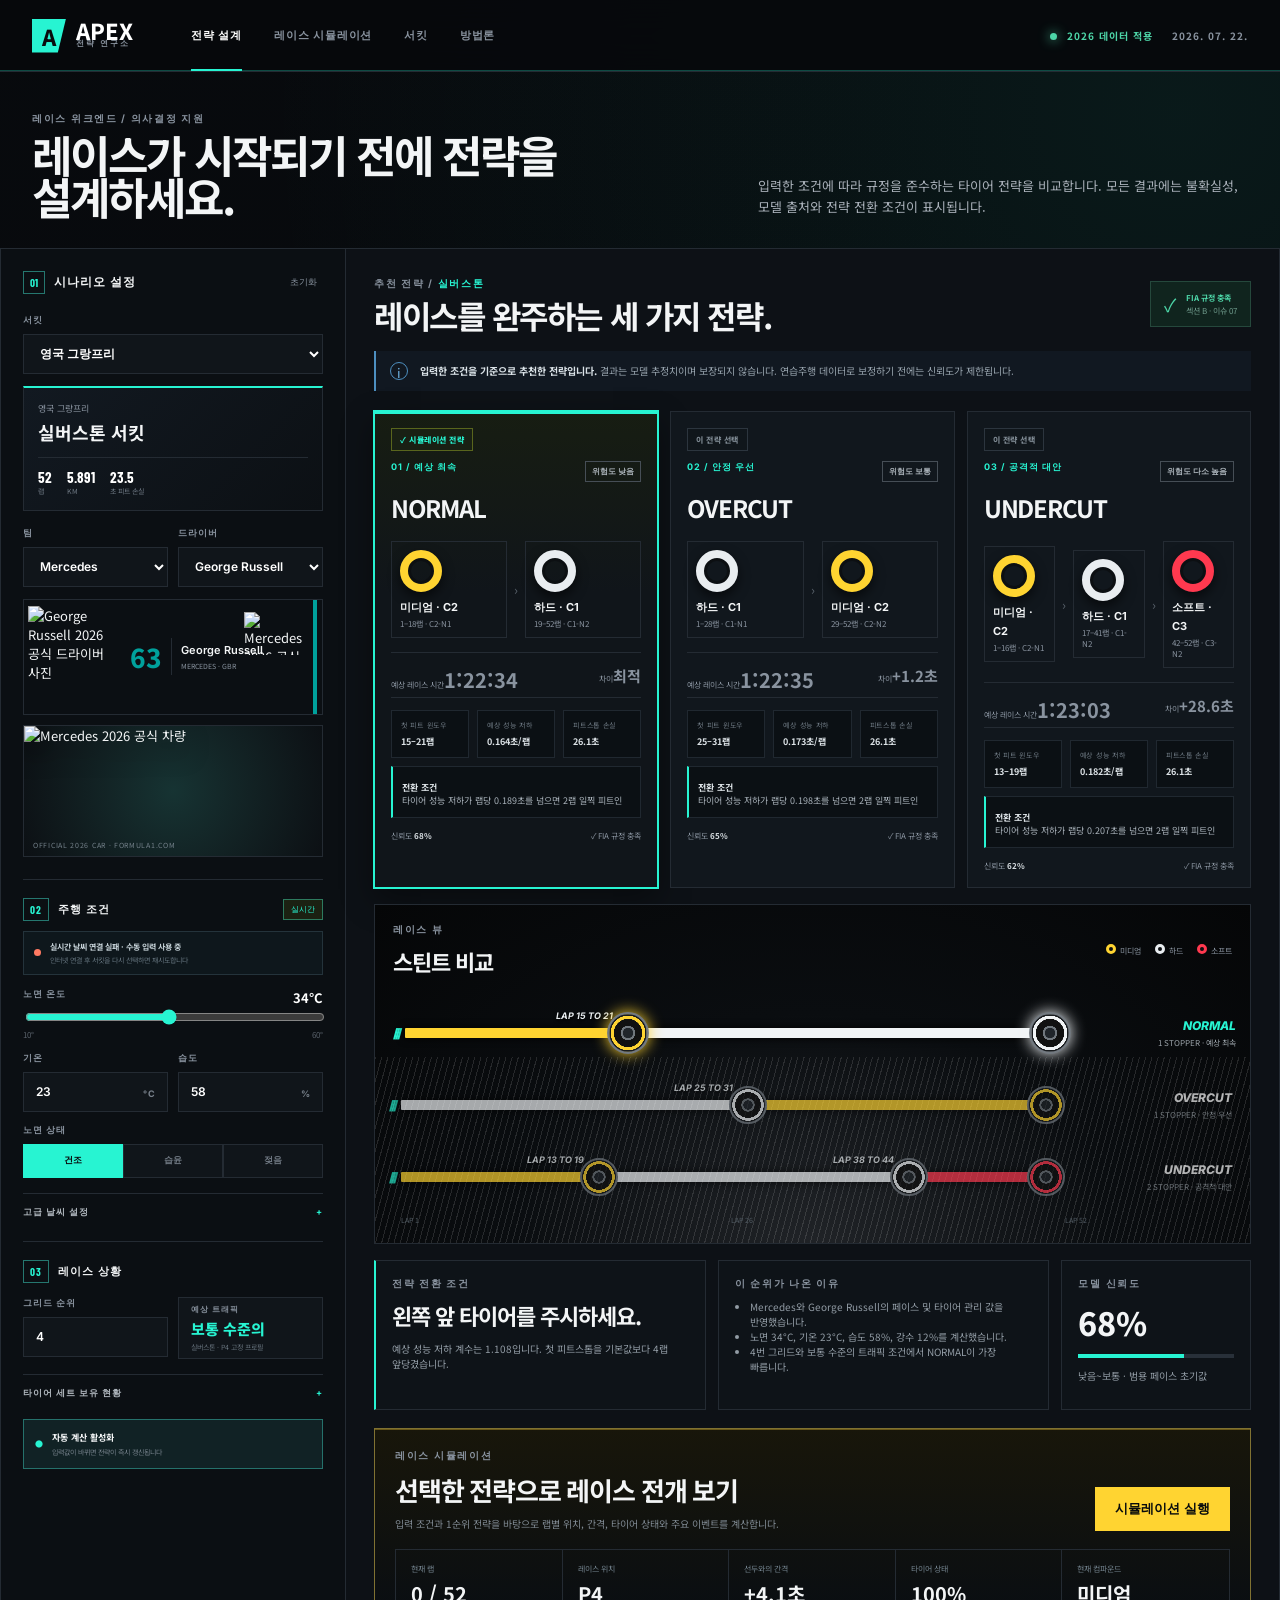
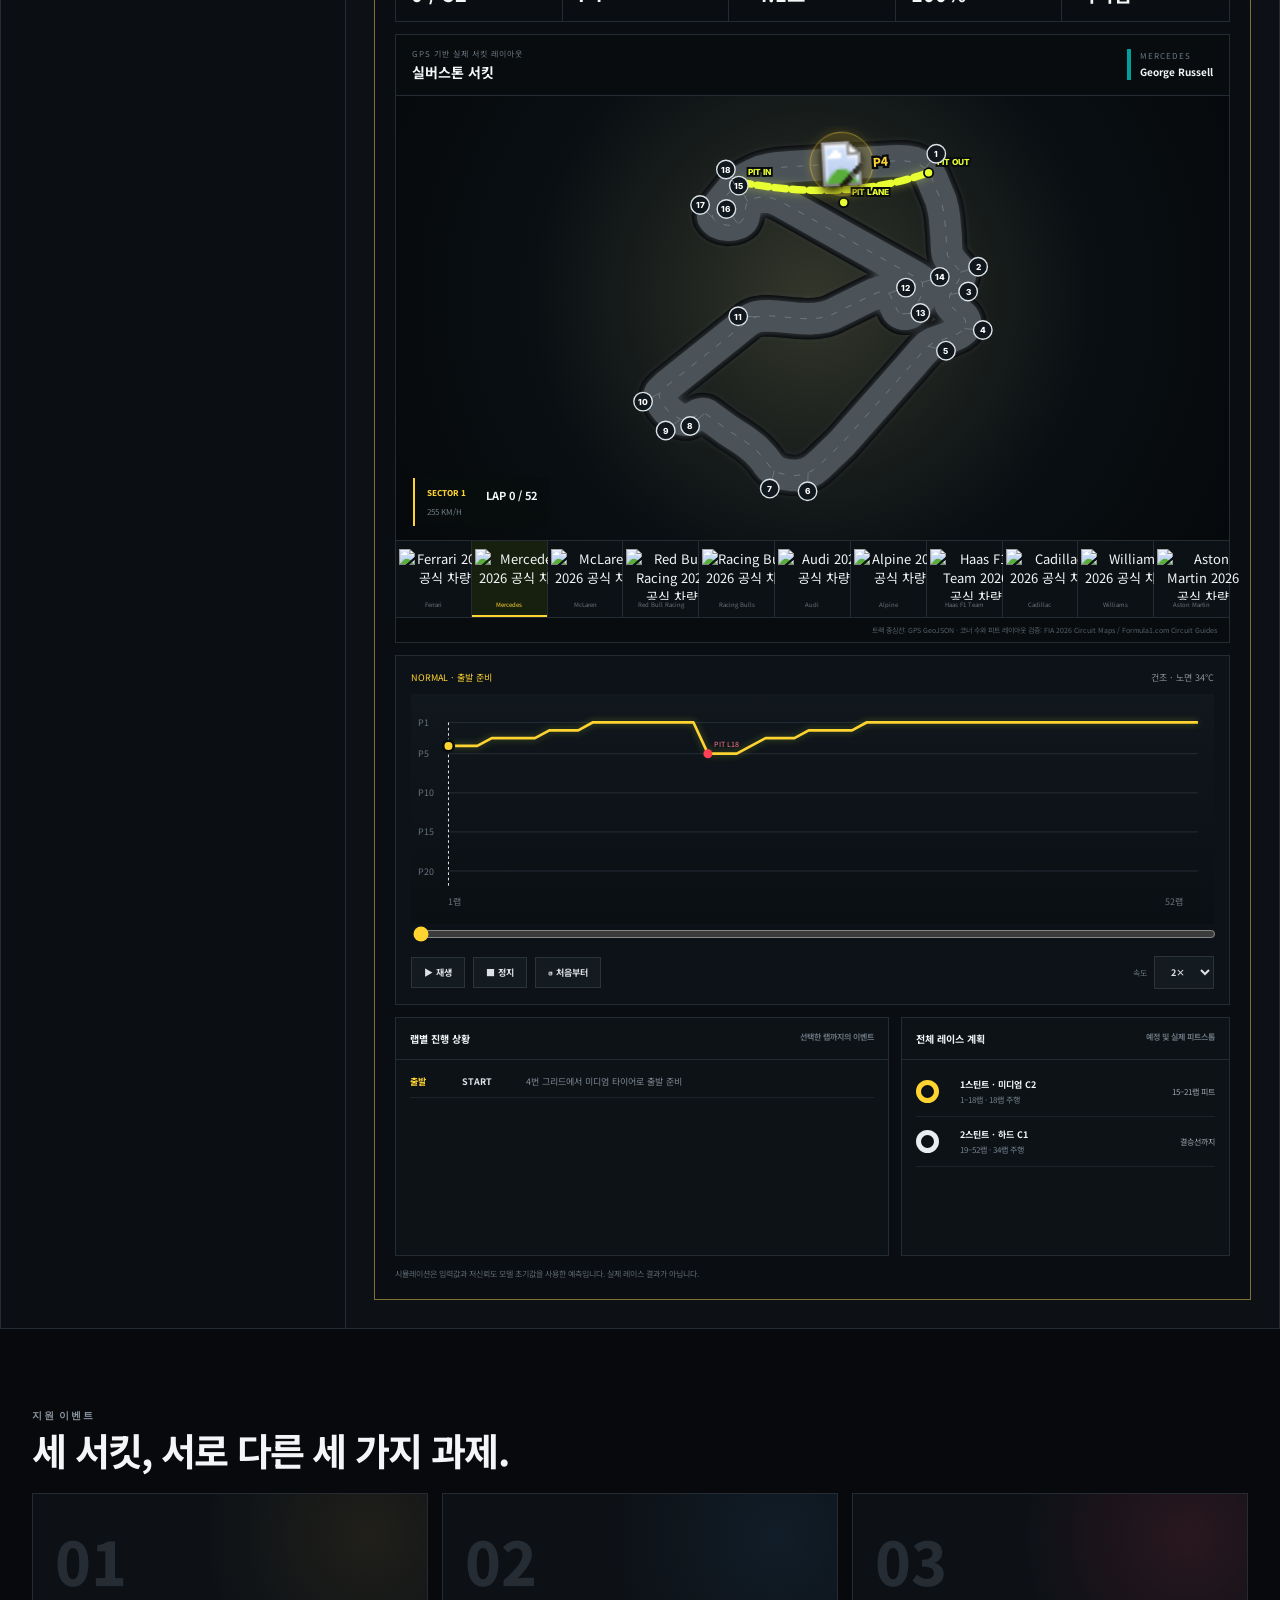
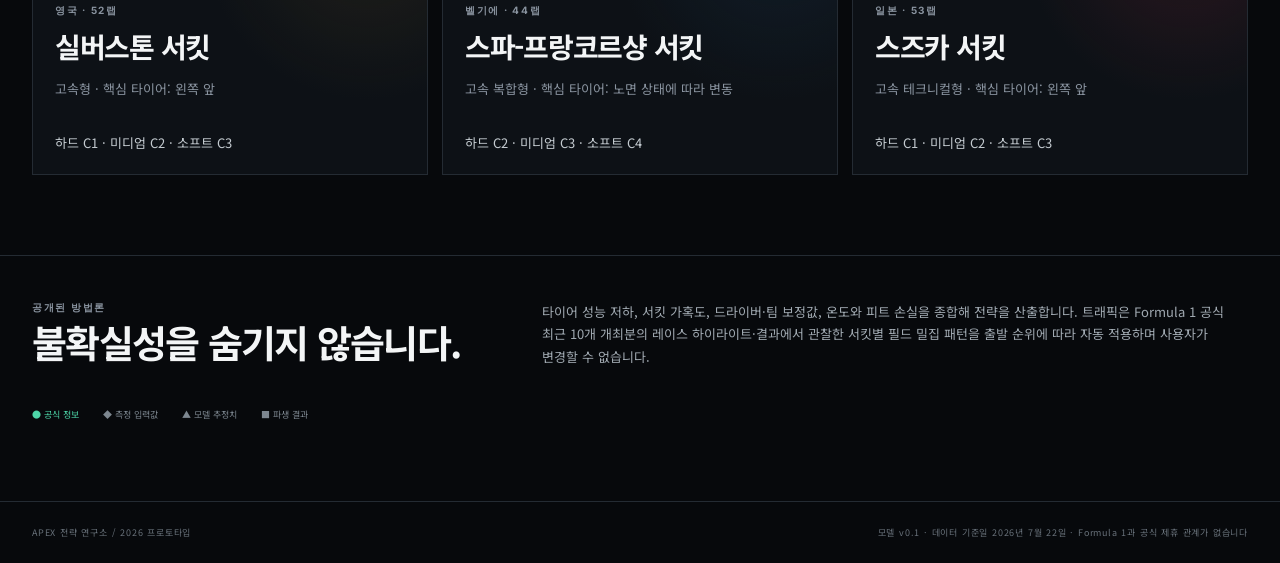
==== index.html @ 8d263ed8 "first" ====
<!doctype html>
<html lang="ko">
<head>
  <meta charset="utf-8">
  <meta name="viewport" content="width=device-width,initial-scale=1">
  <meta name="theme-color" content="#080b0f">
  <title>에이펙스 스트래티지 — 2026 레이스 전략 연구소</title>
  <link rel="preconnect" href="https://fonts.googleapis.com">
  <link rel="preconnect" href="https://fonts.gstatic.com" crossorigin>
  <link href="https://fonts.googleapis.com/css2?family=Barlow+Condensed:wght@500;600;700;800&family=Inter:wght@400;500;600;700&family=Noto+Sans+KR:wght@400;500;600;700;800&display=swap" rel="stylesheet">
  <link rel="stylesheet" href="styles.css">
  <link rel="stylesheet" href="korean.css">
  <link rel="stylesheet" href="simulation.css">
  <link rel="stylesheet" href="selection.css">
  <link rel="stylesheet" href="track-view.css">
  <link rel="stylesheet" href="real-track.css">
  <link rel="stylesheet" href="tyre-theme.css">
  <link rel="stylesheet" href="team-theme.css">
  <link rel="stylesheet" href="official-media.css">
  <link rel="stylesheet" href="broadcast-strategy.css">
  <link rel="stylesheet" href="polish.css">
</head>
<body>
  <header class="topbar">
    <a class="brand" href="#"><span class="brand-mark">A</span><span>APEX<small>전략 연구소</small></span></a>
    <nav><a class="active" href="#builder">전략 설계</a><a href="#simulation">레이스 시뮬레이션</a><a href="#circuits">서킷</a><a href="#method">방법론</a></nav>
    <div class="status"><span class="pulse"></span> 2026 데이터 적용 <span class="snapshot">2026. 07. 22.</span></div>
  </header>

  <main id="builder">
    <section class="hero-strip">
      <div><p class="eyebrow">레이스 위크엔드 / 의사결정 지원</p><h1>레이스가 시작되기 전에 전략을 설계하세요.</h1></div>
      <p class="hero-copy">입력한 조건에 따라 규정을 준수하는 타이어 전략을 비교합니다. 모든 결과에는 불확실성, 모델 출처와 전략 전환 조건이 표시됩니다.</p>
    </section>

    <div class="workspace">
      <aside class="setup-panel">
        <div class="panel-heading"><div><span class="step-index">01</span><p>시나리오 설정</p></div><button id="resetBtn" class="text-btn">초기화</button></div>
        <label>서킷<select id="circuitSelect"></select></label>
        <div class="track-card">
          <div><p id="gpName">British Grand Prix</p><strong id="circuitName">Silverstone Circuit</strong></div>
          <div class="track-stats"><span><b id="lapCount">52</b> 랩</span><span><b id="trackLength">5.891</b> KM</span><span><b id="pitLoss">23.5</b> 초 피트 손실</span></div>
        </div>
        <div class="field-row"><label>팀<select id="teamSelect"></select></label><label>드라이버<select id="driverSelect"></select></label></div>
        <div class="driver-chip"><img id="driverPortrait" alt="선택한 드라이버 공식 사진"><span id="driverNumber">63</span><div><b id="driverName">George Russell</b><small id="driverMeta">MERCEDES · GBR</small></div><img id="teamLogo" class="team-logo" alt="선택한 팀 공식 로고"><em id="teamDot"></em></div>
        <div class="official-car-card"><img id="officialTeamCar" alt="선택한 팀의 2026 공식 차량"><small>OFFICIAL 2026 CAR · FORMULA1.COM</small></div>
        <div class="section-label"><span class="step-index">02</span> 주행 조건 <button class="mode-pill">실시간</button></div>
        <div id="liveWeatherStatus" class="live-weather-status"><span class="weather-pulse"></span><div><b>현재 서킷 날씨 연결 중</b><small>Open-Meteo 실시간 모델 데이터</small></div></div>
        <div class="range-head"><label>노면 온도</label><output id="trackTempOut">34°C</output></div>
        <input id="trackTemp" type="range" min="10" max="60" value="34">
        <div class="range-labels"><span>10°</span><span>60°</span></div>
        <div class="field-row"><label>기온<input id="airTemp" type="number" value="23"><span class="suffix">°C</span></label><label>습도<input id="humidity" type="number" value="58"><span class="suffix">%</span></label></div>
        <label>노면 상태<div class="segmented" id="trackState"><button class="active" data-value="dry">건조</button><button data-value="damp">습윤</button><button data-value="wet">젖음</button></div></label>
        <div id="spaWeather" class="spa-weather hidden"><small>스파 섹터별 노면 습도</small><div><label>S1 <input type="range" min="0" max="100" value="8"></label><label>S2 <input type="range" min="0" max="100" value="22"></label><label>S3 <input type="range" min="0" max="100" value="12"></label></div></div>
        <details><summary>고급 날씨 설정 <span>+</span></summary><div class="field-row"><label>풍속 KPH<input id="wind" type="number" value="14"></label><label>강수 확률<input id="rain" type="number" value="12"><span class="suffix">%</span></label></div></details>
        <div class="section-label"><span class="step-index">03</span> 레이스 상황</div>
        <div class="field-row"><label>그리드 순위<input id="gridPos" type="number" min="1" max="22" value="4"></label><div class="traffic-auto"><span>예상 트래픽</span><b id="trafficAutoLabel">보통</b><small id="trafficAutoMeta">서킷·순위 기반 자동 분석</small></div></div>
        <details><summary>타이어 세트 보유 현황 <span>+</span></summary><div id="inventory" class="inventory"></div></details>
        <div class="auto-update"><span>●</span><div><b>자동 계산 활성화</b><small>입력값이 바뀌면 전략이 즉시 갱신됩니다</small></div></div>
      </aside>

      <section class="results-panel">
        <div class="results-head"><div><p class="eyebrow">추천 전략 / <span id="resultEvent">실버스톤</span></p><h2>레이스를 완주하는 세 가지 전략.</h2></div><div class="validity"><span>✓</span><div><b>FIA 규정 충족</b><small>섹션 B · 이슈 07</small></div></div></div>
        <div id="assumptionNotice" class="notice"><span>i</span><p><b>입력한 조건을 기준으로 추천한 전략입니다.</b> 결과는 모델 추정치이며 보장되지 않습니다. 연습주행 데이터로 보정하기 전에는 신뢰도가 제한됩니다.</p></div>
        <div id="strategyCards" class="strategy-grid"></div>
        <section class="comparison">
          <div class="comparison-head"><div><p class="eyebrow">레이스 뷰</p><h3>스틴트 비교</h3></div><div class="legend"><span><i class="tyre medium"></i>미디엄</span><span><i class="tyre hard"></i>하드</span><span><i class="tyre soft"></i>소프트</span></div></div>
          <div id="timeline" class="timeline"></div>
        </section>
        <div class="insight-grid">
          <article><p class="eyebrow">전략 전환 조건</p><h3 id="triggerTitle">왼쪽 앞 타이어를 주시하세요.</h3><p id="triggerText">14랩 이전에 성능 저하가 랩당 0.13초를 넘으면 첫 피트스톱을 3랩 앞당기세요.</p></article>
          <article><p class="eyebrow">이 순위가 나온 이유</p><ul id="rankingReasons"></ul></article>
          <article class="confidence-card"><p class="eyebrow">모델 신뢰도</p><strong id="confidenceValue">62%</strong><div class="meter"><i id="confidenceMeter"></i></div><p id="confidenceNote">낮음~보통 · 범용 페이스 초기값</p></article>
        </div>
        <section id="simulation" class="simulation-panel">
          <div class="simulation-header">
            <div><p class="eyebrow">레이스 시뮬레이션</p><h3>선택한 전략으로 레이스 전개 보기</h3><p>입력 조건과 1순위 전략을 바탕으로 랩별 위치, 간격, 타이어 상태와 주요 이벤트를 계산합니다.</p></div>
            <button id="runSimulationBtn" class="sim-button">시뮬레이션 실행</button>
          </div>
          <div class="sim-summary">
            <div><small>현재 랩</small><strong id="simLap">0 / 52</strong></div>
            <div><small>레이스 위치</small><strong id="simPosition">P4</strong></div>
            <div><small>선두와의 간격</small><strong id="simGap">+0.0초</strong></div>
            <div><small>타이어 상태</small><strong id="simTyreHealth">100%</strong></div>
            <div><small>현재 컴파운드</small><strong id="simCompound">미디엄</strong></div>
          </div>
          <div class="circuit-view">
            <div class="circuit-view-head"><div><small>GPS 기반 실제 서킷 레이아웃</small><strong id="liveCircuitName">실버스톤 서킷</strong></div><div class="live-team"><span id="liveTeamColor"></span><div><small id="liveTeamName">MERCEDES</small><b id="liveDriverName">George Russell</b></div></div></div>
            <div class="circuit-canvas">
              <svg id="circuitSvg" viewBox="0 0 900 480" role="img" aria-label="선택한 서킷에서 움직이는 레이스카">
                <defs><filter id="trackGlow"><feGaussianBlur stdDeviation="5" result="blur"/><feMerge><feMergeNode in="blur"/><feMergeNode in="SourceGraphic"/></feMerge></filter></defs>
                <path id="circuitShadow" class="circuit-shadow" d=""></path>
                <path id="circuitPath" class="circuit-path" d=""></path>
                <path id="circuitCenter" class="circuit-center" d=""></path>
                <path id="pitLanePath" class="pit-lane-path" d=""></path>
                <g id="pitLaneLabels"></g>
                <g id="turnMarkers"></g>
                <g id="startLine"></g>
                <g id="carMarker"><circle class="car-halo" r="34"></circle><image id="liveCarImage" x="-46" y="-24" width="92" height="48"></image><text id="carPositionLabel" x="34" y="5">P4</text></g>
              </svg>
              <div class="circuit-overlay"><span id="trackSector">SECTOR 1</span><b id="trackLapReadout">LAP 0 / 52</b><small id="trackSpeed">0 KM/H</small></div>
            </div>
            <div id="teamCarGallery" class="team-car-gallery"></div>
            <p class="track-source">트랙 중심선: GPS GeoJSON · 코너 수와 피트 레이아웃 검증: FIA 2026 Circuit Maps / Formula1.com Circuit Guides</p>
          </div>
          <div class="sim-track">
            <div class="sim-track-head"><span id="simStatus">시뮬레이션 준비 완료</span><span id="simWeather">건조 · 노면 34°C</span></div>
            <svg id="positionChart" viewBox="0 0 900 230" role="img" aria-label="랩별 레이스 위치 그래프"></svg>
            <input id="simScrubber" type="range" min="0" max="52" value="0">
            <div class="sim-controls"><button id="simPlayPause">▶ 재생</button><button id="simStop">■ 정지</button><button id="simRestart">↺ 처음부터</button><label>속도<select id="simSpeed"><option value="1300">1×</option><option value="800" selected>2×</option><option value="420">5×</option></select></label></div>
          </div>
          <div class="sim-details">
            <article><div class="sim-section-title"><span>랩별 진행 상황</span><small>선택한 랩까지의 이벤트</small></div><div id="eventLog" class="event-log"></div></article>
            <article><div class="sim-section-title"><span>전체 레이스 계획</span><small>예정 및 실제 피트스톱</small></div><div id="racePlanTable" class="race-plan-table"></div></article>
          </div>
          <p class="sim-disclaimer">시뮬레이션은 입력값과 저신뢰도 모델 초기값을 사용한 예측입니다. 실제 레이스 결과가 아닙니다.</p>
        </section>
      </section>
    </div>

    <section id="circuits" class="circuit-section"><p class="eyebrow">지원 이벤트</p><h2>세 서킷, 서로 다른 세 가지 과제.</h2><div id="circuitCards" class="circuit-grid"></div></section>
    <section id="method" class="method-section"><div><p class="eyebrow">공개된 방법론</p><h2>불확실성을 숨기지 않습니다.</h2></div><p>타이어 성능 저하, 서킷 가혹도, 드라이버·팀 보정값, 온도와 피트 손실을 종합해 전략을 산출합니다. 트래픽은 Formula 1 공식 최근 10개 개최분의 레이스 하이라이트·결과에서 관찰한 서킷별 필드 밀집 패턴을 출발 순위에 따라 자동 적용하며 사용자가 변경할 수 없습니다.</p><div class="provenance"><span>● 공식 정보</span><span>◆ 측정 입력값</span><span>▲ 모델 추정치</span><span>■ 파생 결과</span></div></section>
  </main>
  <footer><span>APEX 전략 연구소 / 2026 프로토타입</span><span>모델 v0.1 · 데이터 기준일 2026년 7월 22일 · Formula 1과 공식 제휴 관계가 없습니다</span></footer>
  <script src="data.js"></script>
  <script src="track-data.js"></script>
  <script src="app.js"></script>
</body>
</html>
---- styles.css ----
:root{--bg:#07090c;--panel:#0d1116;--panel2:#11171d;--line:#242b33;--muted:#89939f;--text:#f3f5f6;--accent:#e8ff32;--red:#ff394f;--yellow:#ffd431;--hard:#e9edf0;--green:#4dd6a8;--team:#00a19c}*{box-sizing:border-box}html{scroll-behavior:smooth}body{margin:0;background:var(--bg);color:var(--text);font-family:Inter,Arial,sans-serif;font-size:13px}.topbar{height:72px;padding:0 32px;display:flex;align-items:center;border-bottom:1px solid var(--line);position:sticky;top:0;background:rgba(7,9,12,.94);backdrop-filter:blur(18px);z-index:20}.brand{display:flex;gap:10px;align-items:center;color:white;text-decoration:none;font:800 22px/16px 'Barlow Condensed'}.brand small{display:block;color:var(--muted);font:600 8px Inter;letter-spacing:2px}.brand-mark{width:34px;height:34px;background:var(--accent);color:#090b0d;display:grid;place-items:center;clip-path:polygon(0 0,100% 0,76% 100%,0 100%)}nav{margin-left:58px;display:flex;gap:32px;height:100%}nav a{color:var(--muted);text-decoration:none;font:600 11px Inter;letter-spacing:.8px;display:grid;place-items:center;position:relative}nav a.active{color:white}nav a.active:after{content:"";position:absolute;bottom:0;width:100%;height:2px;background:var(--accent)}.status{margin-left:auto;color:var(--green);font-size:10px;font-weight:700;letter-spacing:1px}.snapshot{color:var(--muted);margin-left:15px}.pulse{width:7px;height:7px;display:inline-block;background:var(--green);border-radius:50%;box-shadow:0 0 12px var(--green);margin-right:6px}.hero-strip{max-width:1500px;margin:auto;padding:40px 32px 30px;display:flex;align-items:end;justify-content:space-between}.eyebrow{font:700 10px Inter;letter-spacing:1.7px;color:var(--muted);margin:0 0 8px}.eyebrow span{color:var(--accent)}h1,h2,h3{font-family:'Barlow Condensed',sans-serif;margin:0;text-transform:uppercase}h1{font-size:44px;line-height:.95;letter-spacing:-1px}h2{font-size:32px;line-height:1}h3{font-size:22px}.hero-copy{max-width:490px;color:#aab1ba;line-height:1.6;margin:0}.workspace{max-width:1500px;margin:auto;border:1px solid var(--line);display:grid;grid-template-columns:345px 1fr;background:var(--panel)}.setup-panel{padding:22px;border-right:1px solid var(--line);background:#0b0f13}.panel-heading,.panel-heading>div,.section-label{display:flex;align-items:center}.panel-heading{justify-content:space-between;margin-bottom:20px}.panel-heading p{font:bold 12px Inter;letter-spacing:1px;margin:0}.step-index{color:var(--accent);font:700 11px 'Barlow Condensed';border:1px solid #3a421d;padding:4px 6px;margin-right:9px}.text-btn{border:0;background:none;color:var(--muted);font-size:9px;cursor:pointer}.setup-panel label{display:block;font:700 9px Inter;color:var(--muted);letter-spacing:1px;position:relative}.setup-panel select,.setup-panel input[type=number]{width:100%;height:40px;border:1px solid var(--line);background:#10151a;color:white;padding:0 12px;margin-top:7px;font:600 12px Inter;outline:none}.setup-panel select:focus,.setup-panel input:focus{border-color:#65701d}.track-card{border:1px solid var(--line);border-top:2px solid var(--accent);padding:14px;margin:12px 0 16px;background:linear-gradient(135deg,#121921,#0c1014)}.track-card p{font-size:9px;color:var(--muted);margin:0 0 4px;text-transform:uppercase}.track-card strong{font:700 18px 'Barlow Condensed';text-transform:uppercase}.track-stats{display:flex;gap:15px;border-top:1px solid var(--line);margin-top:12px;padding-top:10px;color:#6f7984;font-size:7px}.track-stats b{display:block;color:white;font:700 15px 'Barlow Condensed'}.field-row{display:grid;grid-template-columns:1fr 1fr;gap:10px;margin:12px 0}.driver-chip{display:flex;align-items:center;border:1px solid var(--line);margin-top:10px;padding:10px;position:relative}.driver-chip>span{font:800 24px 'Barlow Condensed';color:var(--team);padding-right:11px;margin-right:11px;border-right:1px solid var(--line)}.driver-chip b,.driver-chip small{display:block}.driver-chip b{font:600 11px Inter}.driver-chip small{font-size:7px;color:var(--muted);margin-top:4px}.driver-chip em{position:absolute;right:10px;width:6px;height:24px;background:var(--team)}.section-label{font:bold 11px Inter;letter-spacing:1px;margin:22px 0 14px;border-top:1px solid var(--line);padding-top:18px}.mode-pill{margin-left:auto;border:1px solid #48501d;background:#1b2112;color:var(--accent);font-size:8px;padding:4px 7px}.range-head{display:flex;justify-content:space-between}.range-head output{font:bold 13px 'Barlow Condensed';color:white}input[type=range]{accent-color:var(--accent);width:100%}.range-labels{display:flex;justify-content:space-between;color:#59616a;font-size:8px}.suffix{position:absolute;right:12px;bottom:13px;color:#78818b}.segmented{display:grid;grid-template-columns:repeat(3,1fr);margin-top:7px}.segmented button{height:34px;border:1px solid var(--line);background:#10151a;color:#707983;font:700 9px Inter}.segmented button.active{background:var(--accent);color:#0a0c0e;border-color:var(--accent)}details{border-top:1px solid var(--line);margin-top:15px;padding-top:12px}summary{cursor:pointer;color:#afb6bd;font:bold 9px Inter;letter-spacing:1px;list-style:none}summary span{float:right;color:var(--accent)}.spa-weather{background:#111a21;border:1px solid #263642;padding:10px;margin-top:12px}.spa-weather small{font:700 8px Inter;color:#84cfff}.spa-weather>div{display:grid;grid-template-columns:repeat(3,1fr);gap:8px;margin-top:8px}.spa-weather input{margin-top:5px}.hidden{display:none}.inventory{display:grid;grid-template-columns:repeat(3,1fr);gap:6px;margin-top:10px}.set{border:1px solid var(--line);padding:8px;text-align:center;font:700 9px Inter}.set i{display:block;margin:0 auto 5px}.generate-btn{width:100%;border:0;background:var(--accent);color:#0a0c0d;height:58px;margin-top:20px;cursor:pointer;clip-path:polygon(0 0,96% 0,100% 28%,100% 100%,0 100%)}.generate-btn span,.generate-btn small{display:block;font-weight:800}.generate-btn small{font-size:7px;letter-spacing:1.3px;margin-top:3px}.results-panel{padding:28px;min-width:0}.results-head,.comparison-head{display:flex;justify-content:space-between;align-items:center}.validity{display:flex;gap:10px;align-items:center;border:1px solid #25483c;background:#10241e;padding:9px 13px;color:var(--green)}.validity>span{font-size:18px}.validity b,.validity small{display:block;font-size:8px}.validity small{color:#6f9b8c;margin-top:2px}.notice{display:flex;gap:12px;align-items:center;background:#111821;border-left:2px solid #4d8fc0;padding:11px 14px;margin:20px 0}.notice>span{border:1px solid #4d8fc0;color:#71b7e8;border-radius:50%;width:18px;height:18px;display:grid;place-items:center}.notice p{margin:0;color:#97a3ad;font-size:10px}.notice b{color:#dbe3e8}.strategy-grid{display:grid;grid-template-columns:repeat(3,1fr);gap:12px}.strategy-card{border:1px solid var(--line);background:var(--panel2);padding:16px;position:relative;overflow:hidden}.strategy-card.best{border-color:#727e24;background:linear-gradient(180deg,#171d12,#10151a 38%)}.strategy-card.best:before{content:"";position:absolute;left:0;top:0;width:100%;height:2px;background:var(--accent)}.card-rank{display:flex;justify-content:space-between}.card-rank span{color:var(--accent);font:700 9px Inter;letter-spacing:1px}.risk{font:700 8px Inter;padding:4px 6px;border:1px solid #464e56;color:#aeb6bd}.strategy-card h3{font-size:24px;margin:8px 0 16px}.stints{display:flex;align-items:center;gap:7px}.tyre{width:28px;height:28px;border:6px solid currentColor;border-radius:50%;display:inline-grid;place-items:center;color:var(--hard);box-shadow:inset 0 0 0 2px #0c0f12}.tyre.medium{color:var(--yellow)}.tyre.soft{color:var(--red)}.tyre.inter{color:#52d5a2}.tyre.wet{color:#4da6ff}.stint-box{flex:1;border:1px solid var(--line);padding:8px}.stint-box b{font:700 11px Inter}.stint-box small{display:block;color:var(--muted);font-size:8px;margin-top:3px}.arrow{color:#59626b}.time-row{display:flex;justify-content:space-between;border-top:1px solid var(--line);margin-top:14px;padding-top:12px}.time-row span{color:var(--muted);font-size:8px}.time-row b{font:700 20px 'Barlow Condensed'}.time-row b.delta{color:var(--muted);font-size:15px}.card-footer{display:flex;justify-content:space-between;margin-top:12px;font-size:8px;color:var(--muted)}.card-footer b{color:#d8dee2}.comparison{margin-top:16px;border:1px solid var(--line);padding:18px;background:#0c1014}.legend{display:flex;gap:14px;color:var(--muted);font-size:8px}.legend .tyre{width:10px;height:10px;border-width:3px;display:inline-block;margin-right:4px}.timeline{margin-top:20px}.timeline-row{display:grid;grid-template-columns:96px 1fr;align-items:center;margin:10px 0}.timeline-row>span{font:700 9px Inter}.trackline{height:32px;display:flex;gap:3px;position:relative;background:repeating-linear-gradient(90deg,transparent 0,transparent calc(10% - 1px),#20262c calc(10% - 1px),#20262c 10%)}.trackline div{height:100%;display:flex;align-items:center;padding:0 8px;color:#080a0c;font:800 9px Inter;min-width:35px}.compound-medium{background:var(--yellow)}.compound-hard{background:var(--hard)}.compound-soft{background:var(--red);color:white!important}.compound-inter{background:#52d5a2}.compound-wet{background:#4da6ff}.lap-scale{margin-left:96px;display:flex;justify-content:space-between;color:#555e67;font-size:7px}.insight-grid{display:grid;grid-template-columns:1.4fr 1.4fr .8fr;gap:12px;margin-top:16px}.insight-grid article{border:1px solid var(--line);padding:16px;background:#0e1318}.insight-grid article:first-child{border-left:2px solid var(--accent)}.insight-grid p:not(.eyebrow),.insight-grid li{font-size:10px;color:#929ca5;line-height:1.5}.insight-grid ul{padding-left:15px;margin:0}.confidence-card strong{font:800 32px 'Barlow Condensed'}.meter{height:4px;background:#283039;margin:9px 0}.meter i{display:block;height:100%;width:62%;background:var(--accent)}.circuit-section,.method-section{max-width:1500px;margin:80px auto;padding:0 32px}.circuit-section>h2,.method-section h2{font-size:38px}.circuit-grid{display:grid;grid-template-columns:repeat(3,1fr);gap:14px;margin-top:24px}.circuit-grid article{min-height:240px;border:1px solid var(--line);padding:22px;background:radial-gradient(circle at 85% 15%,var(--glow),transparent 40%),#0d1116;display:flex;flex-direction:column}.circuit-grid .number{font:800 60px 'Barlow Condensed';color:#252c33}.circuit-grid h3{font-size:28px;margin-top:auto}.circuit-grid p{color:var(--muted);line-height:1.5}.circuit-grid footer{border:0;padding:12px 0 0;margin-top:10px;color:#c4cbd0}.method-section{border-top:1px solid var(--line);padding-top:45px;display:grid;grid-template-columns:.8fr 1.2fr;gap:40px}.method-section>p{color:#a0a9b1;line-height:1.7;margin:0}.provenance{grid-column:1/-1;display:flex;gap:24px;color:#7d8790;font-size:9px}.provenance span:first-child{color:var(--green)}body>footer{border-top:1px solid var(--line);padding:24px 32px;display:flex;justify-content:space-between;color:#68717a;font-size:9px;letter-spacing:.8px}@media(max-width:1100px){.workspace{grid-template-columns:300px 1fr}.strategy-grid{grid-template-columns:1fr}.strategy-card{display:grid;grid-template-columns:1fr 1.5fr;gap:10px}.strategy-card h3{grid-column:1}.stints{grid-column:2;grid-row:1/3}.insight-grid{grid-template-columns:1fr 1fr}.confidence-card{grid-column:1/-1}}@media(max-width:760px){.topbar{padding:0 16px;height:58px}.topbar nav,.snapshot{display:none}.hero-strip{padding:28px 18px;display:block}.hero-copy{margin-top:18px}.workspace{display:block;border-left:0;border-right:0}.setup-panel{border-right:0;border-bottom:1px solid var(--line)}.results-panel{padding:20px 14px}.results-head{align-items:end}.validity{padding:7px}.strategy-card{display:block}.stints{margin-bottom:10px}.comparison{overflow:auto}.comparison-head{min-width:620px}.timeline{min-width:620px}.insight-grid,.circuit-grid{grid-template-columns:1fr}.confidence-card{grid-column:auto}.circuit-section,.method-section{margin:55px auto;padding-left:18px;padding-right:18px}.method-section{grid-template-columns:1fr}.provenance{grid-column:auto;flex-wrap:wrap}.hero-strip h1{font-size:38px}body>footer{display:block;line-height:2}.status{font-size:8px}}
---- korean.css ----
body { font-family: "Noto Sans KR", Inter, Arial, sans-serif; word-break: keep-all; }
h1, h2, h3 { font-family: "Noto Sans KR", "Barlow Condensed", sans-serif; letter-spacing: -0.045em; }
.brand, .track-card strong, .driver-chip > span, .range-head output, .time-row b, .confidence-card strong, .circuit-grid .number { font-family: "Noto Sans KR", "Barlow Condensed", sans-serif; }
---- simulation.css ----
.strategy-detail{grid-column:1/-1;border-top:1px solid var(--line);margin-top:3px;padding-top:12px;display:grid;grid-template-columns:repeat(3,1fr);gap:8px}.strategy-detail div{background:#0b1014;padding:9px;border:1px solid #202830}.strategy-detail small,.strategy-detail b{display:block}.strategy-detail small{color:#6f7a84;font-size:7px;letter-spacing:.7px}.strategy-detail b{font-size:9px;margin-top:5px;color:#dce2e6}.strategy-trigger{grid-column:1/-1!important;border-left:2px solid var(--accent)!important;color:#aab3bb;font-size:9px;line-height:1.5}.simulation-panel{margin-top:18px;border:1px solid var(--line);background:#0a0e12;padding:20px;scroll-margin-top:90px}.simulation-header{display:flex;align-items:end;justify-content:space-between}.simulation-header h3{font-size:26px}.simulation-header>div>p:last-child{color:#7f8992;font-size:10px;margin:8px 0 0}.sim-button{background:var(--accent);color:#080b0d;border:0;padding:13px 20px;font-weight:800;cursor:pointer}.sim-summary{display:grid;grid-template-columns:repeat(5,1fr);border:1px solid var(--line);margin-top:18px}.sim-summary div{padding:13px 15px;border-right:1px solid var(--line)}.sim-summary div:last-child{border:0}.sim-summary small,.sim-summary strong{display:block}.sim-summary small{font-size:8px;color:#71808b;margin-bottom:5px}.sim-summary strong{font:700 20px 'Noto Sans KR',sans-serif}.sim-track{margin-top:12px;border:1px solid var(--line);padding:15px;background:#0c1217}.sim-track-head{display:flex;justify-content:space-between;color:#86929c;font-size:9px}.sim-track-head span:first-child{color:var(--accent)}#positionChart{width:100%;height:230px;margin-top:10px;display:block;background:linear-gradient(180deg,#10171d,#0a0f13)}.chart-grid{stroke:#273039;stroke-width:1}.chart-label{fill:#68737d;font:10px 'Noto Sans KR',sans-serif}.chart-line{fill:none;stroke:var(--accent);stroke-width:3;stroke-linejoin:round;filter:drop-shadow(0 0 4px #dfff3055)}.chart-area{fill:url(#areaGradient);opacity:.3}.chart-cursor{stroke:#fff;stroke-width:1;stroke-dasharray:3 3}.chart-point{fill:var(--accent);stroke:#080b0d;stroke-width:3}.pit-marker{fill:#ff4156}.pit-text{fill:#ff7b89;font:8px 'Noto Sans KR',sans-serif}.sim-controls{display:flex;gap:8px;align-items:center;margin-top:10px}.sim-controls button,.sim-controls select{background:#131a20;color:#dce1e5;border:1px solid #2b343d;padding:8px 12px;font:700 9px 'Noto Sans KR',sans-serif}.sim-controls label{margin-left:auto;color:#68737d;font-size:8px}.sim-controls select{margin-left:7px}.sim-details{display:grid;grid-template-columns:1.2fr .8fr;gap:12px;margin-top:12px}.sim-details article{border:1px solid var(--line);background:#0d1217;min-height:235px}.sim-section-title{display:flex;justify-content:space-between;padding:13px 14px;border-bottom:1px solid var(--line);font-weight:700;font-size:10px}.sim-section-title small{color:#68737d;font-size:8px}.event-log{height:195px;overflow:auto;padding:6px 14px}.event-row{display:grid;grid-template-columns:44px 56px 1fr;gap:8px;padding:9px 0;border-bottom:1px solid #1b2228;font-size:9px}.event-row span:first-child{color:var(--accent);font-weight:700}.event-row b{color:#dce3e7}.event-row p{margin:0;color:#7f8a93}.race-plan-table{padding:7px 14px}.plan-row{display:grid;grid-template-columns:35px 1fr 74px;align-items:center;gap:9px;padding:11px 0;border-bottom:1px solid #1b2228}.plan-row .tyre{width:23px;height:23px;border-width:5px}.plan-row b,.plan-row small{display:block}.plan-row b{font-size:9px}.plan-row small{font-size:8px;color:#71808b;margin-top:3px}.plan-row>span:last-child{font-size:8px;color:#9da6ad;text-align:right}.sim-disclaimer{color:#5f6972;font-size:8px;margin:12px 0 0}.sim-highlight{animation:simFlash .5s ease}@keyframes simFlash{50%{color:var(--accent);transform:translateY(-2px)}}@media(max-width:1100px){.strategy-detail{grid-template-columns:repeat(2,1fr)}.sim-summary{grid-template-columns:repeat(3,1fr)}.sim-details{grid-template-columns:1fr}}@media(max-width:760px){.simulation-panel{padding:14px}.simulation-header{align-items:start;gap:15px}.simulation-header h3{font-size:21px}.sim-button{padding:10px;white-space:nowrap}.sim-summary{grid-template-columns:repeat(2,1fr)}.sim-summary div:nth-child(5){grid-column:1/-1}.sim-track{overflow:auto}#positionChart{min-width:650px}.sim-track>input{min-width:650px}.strategy-detail{grid-template-columns:1fr 1fr}}
---- selection.css ----
.strategy-card {
  cursor: pointer;
  transition: border-color .35s ease, transform .35s ease, box-shadow .35s ease, opacity .35s ease;
}
.strategy-card:hover { transform: translateY(-2px); border-color: #56616b; }
.strategy-card:focus-visible { outline: 2px solid var(--accent); outline-offset: 2px; }
.strategy-card.selected {
  border-color: var(--accent) !important;
  box-shadow: 0 0 0 1px var(--accent), 0 12px 30px #0006;
}
.selection-badge {
  display: inline-block;
  margin: -3px 0 10px;
  padding: 5px 8px;
  background: #192014;
  border: 1px solid #59651d;
  color: var(--accent);
  font-size: 8px;
  font-weight: 800;
  letter-spacing: .5px;
}
.strategy-card:not(.selected) .selection-badge {
  background: #10161b;
  border-color: #2c353e;
  color: #7e8992;
}
.simulation-panel.strategy-switched { animation: strategySwitch .75s ease; }
.content-transition{animation:contentFade .48s cubic-bezier(.22,.75,.25,1)}
@keyframes contentFade{0%{opacity:.2;transform:translateY(8px);filter:blur(3px)}100%{opacity:1;transform:none;filter:none}}
@media(prefers-reduced-motion:reduce){.content-transition,.simulation-panel.strategy-switched{animation:none!important}.strategy-card{transition:none}}
@keyframes strategySwitch {
  35% { border-color: var(--accent); box-shadow: 0 0 25px #e8ff3222; }
}
---- track-view.css ----
.circuit-view{margin-top:12px;border:1px solid var(--line);background:#080c0f}.circuit-view-head{display:flex;align-items:center;justify-content:space-between;padding:13px 16px;border-bottom:1px solid var(--line)}.circuit-view-head small,.circuit-view-head strong{display:block}.circuit-view-head small{font-size:8px;color:#6d7882;letter-spacing:1px}.circuit-view-head strong{font-size:14px;margin-top:3px}.live-team{display:flex;align-items:center;gap:9px}.live-team>span{width:4px;height:31px;background:var(--team)}.live-team b{font-size:10px}.circuit-canvas{position:relative;overflow:hidden;background:radial-gradient(circle at 50% 45%,#172129 0,#0a0f13 58%,#06090b 100%)}#circuitSvg{display:block;width:100%;height:auto;min-height:380px}.circuit-shadow{fill:none;stroke:#020304;stroke-width:45;stroke-linecap:round;stroke-linejoin:round}.circuit-path{fill:none;stroke:#4b5359;stroke-width:34;stroke-linecap:round;stroke-linejoin:round;filter:url(#trackGlow)}.circuit-center{fill:none;stroke:#81898f;stroke-width:1;stroke-dasharray:7 10;opacity:.75}.start-mark{stroke:#fff;stroke-width:5}.car-halo{fill:#e8ff3212;stroke:#e8ff3266;stroke-width:1;filter:url(#trackGlow)}#liveCarImage{filter:drop-shadow(0 5px 6px #000)}#carPositionLabel{fill:#e8ff32;font:800 13px 'Noto Sans KR',sans-serif;paint-order:stroke;stroke:#080b0d;stroke-width:5px}.circuit-overlay{position:absolute;left:17px;bottom:14px;background:#080c0ed9;border-left:2px solid var(--accent);padding:9px 12px;display:grid;grid-template-columns:auto auto;gap:3px 20px}.circuit-overlay span{color:var(--accent);font-size:8px;font-weight:800}.circuit-overlay b{font-size:11px}.circuit-overlay small{grid-column:1/-1;color:#727e87;font-size:8px}.team-car-gallery{display:grid;grid-template-columns:repeat(11,1fr);gap:1px;background:var(--line);border-top:1px solid var(--line)}.team-car-gallery div{background:#0c1115;padding:7px 3px;text-align:center;min-width:0}.team-car-gallery img{width:36px;height:36px;object-fit:contain;display:block;margin:auto}.team-car-gallery span{font-size:6px;color:#68737c;display:block;overflow:hidden;text-overflow:ellipsis;white-space:nowrap}.team-car-gallery div.active{background:#17200f;box-shadow:inset 0 -2px var(--accent)}.team-car-gallery div.active span{color:var(--accent)}@media(max-width:760px){#circuitSvg{min-width:680px;min-height:auto}.circuit-canvas{overflow:auto}.team-car-gallery{grid-template-columns:repeat(6,1fr)}.circuit-view-head{align-items:flex-start}}
---- real-track.css ----
.track-source {
  margin: 0;
  padding: 7px 12px;
  border-top: 1px solid var(--line);
  color: #56616a;
  font-size: 7px;
  text-align: right;
}
.pit-lane-path {
  fill: none;
  stroke: #e8ff32;
  stroke-width: 8;
  stroke-linecap: round;
  stroke-dasharray: 12 7;
  filter: drop-shadow(0 0 5px #e8ff3266);
}
.pit-label circle { fill: #e8ff32; stroke: #080b0d; stroke-width: 2; }
.pit-label text {
  fill: #e8ff32;
  font: 800 9px Inter, sans-serif;
  paint-order: stroke;
  stroke: #080b0d;
  stroke-width: 4px;
}
.turn-marker line { stroke: #6e7881; stroke-width: 1; }
.turn-marker circle { fill: #11181d; stroke: #dce3e7; stroke-width: 1.5; }
.turn-marker text {
  fill: #fff;
  font: 800 9px Inter, sans-serif;
  text-anchor: middle;
}
---- tyre-theme.css ----
.simulation-panel {
  --sim-accent: #ffd431;
  transition: border-color .45s, box-shadow .45s, background .45s;
  border-color: color-mix(in srgb, var(--sim-accent) 42%, var(--line));
  box-shadow: inset 0 1px color-mix(in srgb, var(--sim-accent) 35%, transparent);
}
.simulation-panel .circuit-canvas {
  background: radial-gradient(circle at 50% 45%, color-mix(in srgb, var(--sim-accent) 12%, #172129) 0, #0a0f13 58%, #06090b 100%);
  transition: background .45s;
}
.simulation-panel .car-halo {
  fill: color-mix(in srgb, var(--sim-accent) 9%, transparent);
  stroke: color-mix(in srgb, var(--sim-accent) 55%, transparent);
}
.simulation-panel #carPositionLabel,
.simulation-panel #trackSector,
.simulation-panel .sim-track-head span:first-child,
.simulation-panel .event-row span:first-child {
  color: var(--sim-accent);
  fill: var(--sim-accent);
  transition: color .45s, fill .45s;
}
.simulation-panel .circuit-overlay { border-left-color: var(--sim-accent); }
.simulation-panel .chart-line { stroke: var(--sim-accent); }
.simulation-panel .chart-point { fill: var(--sim-accent); }
.simulation-panel .sim-button { background: var(--sim-accent); }
.simulation-panel .meter i { background: var(--sim-accent); }
.simulation-panel[data-tyre="soft"] { background: linear-gradient(180deg, #190b0f 0, #0a0e12 180px); }
.simulation-panel[data-tyre="medium"] { background: linear-gradient(180deg, #18160a 0, #0a0e12 180px); }
.simulation-panel[data-tyre="hard"] { background: linear-gradient(180deg, #171a1c 0, #0a0e12 180px); }
---- team-theme.css ----
body {
  background:
    radial-gradient(circle at 8% 10%, color-mix(in srgb, var(--team-secondary) 9%, transparent), transparent 27%),
    radial-gradient(circle at 92% 3%, color-mix(in srgb, var(--accent) 7%, transparent), transparent 24%),
    var(--bg);
  transition: background .5s ease;
}
.topbar { box-shadow: inset 0 -1px color-mix(in srgb, var(--accent) 28%, transparent); }
.brand-mark, .generate-btn { background: var(--accent); }
nav a.active:after { background: var(--accent); }
.step-index { color: var(--accent); border-color: color-mix(in srgb, var(--accent) 38%, #242b33); }
.track-card { border-top-color: var(--accent); }
.mode-pill { color: var(--accent); border-color: color-mix(in srgb, var(--accent) 35%, #303820); }
input[type=range] { accent-color: var(--accent); }
.segmented button.active { background: var(--accent); border-color: var(--accent); }
.simulation-panel { --accent: var(--sim-accent); }
.auto-update{display:flex;align-items:center;gap:9px;margin-top:19px;padding:11px;border:1px solid color-mix(in srgb,var(--accent) 35%,var(--line));background:color-mix(in srgb,var(--accent) 6%,#10151a)}.auto-update>span{color:var(--accent);font-size:8px}.auto-update b,.auto-update small{display:block}.auto-update b{font-size:9px}.auto-update small{font-size:7px;color:#75808a;margin-top:3px}
---- official-media.css ----
.driver-chip{min-height:116px;overflow:hidden;padding-left:8px}.driver-chip #driverPortrait{align-self:flex-end;width:92px;height:108px;object-fit:cover;object-position:top center;margin:-4px 10px -10px -4px}.driver-chip .team-logo{position:absolute;right:16px;top:12px;width:62px;height:43px;object-fit:contain}.driver-chip>span{font-size:26px;padding-right:9px;margin-right:9px}.driver-chip em{right:5px;height:100%;top:0;width:4px}.official-car-card{position:relative;margin-top:10px;height:132px;border:1px solid var(--line);background:radial-gradient(circle at 50% 50%,color-mix(in srgb,var(--accent) 12%,#14191d),#0c1014);overflow:hidden}.official-car-card img{width:100%;height:116px;object-fit:contain;display:block;filter:drop-shadow(0 10px 12px #0009)}.official-car-card small{position:absolute;left:9px;bottom:6px;color:#74818a;font-size:7px;letter-spacing:.7px}.team-car-gallery img{width:92px!important;height:51px!important}.team-car-gallery div{padding:8px 3px!important}
---- broadcast-strategy.css ----
.comparison{background:radial-gradient(ellipse at 50% 100%,#202327 0,#0a0d10 48%,#050607 100%);position:relative;overflow:hidden}.comparison:after{content:"";position:absolute;inset:45% 0 0;opacity:.12;background:repeating-linear-gradient(105deg,#fff 0 1px,transparent 1px 6px);pointer-events:none}.comparison-head,.timeline{position:relative;z-index:1}.broadcast-row{display:grid;grid-template-columns:1fr 145px;gap:18px;align-items:center;padding:17px 0;opacity:.68;transition:opacity .25s,transform .25s}.broadcast-row.selected{opacity:1;transform:translateX(4px)}.broadcast-line{height:38px;display:flex;align-items:center;position:relative;padding:0 22px 0 8px}.broadcast-line:before{content:"///";position:absolute;left:0;color:var(--accent);font:900 13px Inter;letter-spacing:-3px;transform:translateX(-4px)}.broadcast-segment{height:10px;position:relative;box-shadow:0 0 9px #000;border-radius:1px}.broadcast-segment.medium{background:#ffd431}.broadcast-segment.hard{background:#f1f4f6}.broadcast-segment.soft{background:#ff394f}.broadcast-segment.inter{background:#4dd6a8}.broadcast-segment.wet{background:#4da6ff}.broadcast-wheel{position:absolute;right:-14px;top:50%;width:29px;height:29px;border-radius:50%;transform:translateY(-50%);background:radial-gradient(circle,#20252a 0 19%,#70777d 20% 27%,#111 28% 53%,currentColor 54% 65%,#181b1e 66%);border:2px solid #727980;z-index:3}.broadcast-window{position:absolute;right:16px;top:-18px;color:#e8edf0;font:italic 700 9px Inter;white-space:nowrap;text-shadow:0 2px 3px #000}.broadcast-copy{text-align:right}.broadcast-copy b,.broadcast-copy small{display:block}.broadcast-copy b{font:italic 800 12px Inter;color:white}.broadcast-copy small{font-size:8px;color:#9ba3a9;margin-top:4px}.broadcast-row.selected .broadcast-copy b{color:var(--accent)}.broadcast-scale{display:flex;justify-content:space-between;margin:2px 145px 0 8px;color:#535d65;font-size:7px}.live-weather-status{display:flex;align-items:center;gap:9px;padding:9px 10px;margin:-4px 0 13px;border:1px solid #24333b;background:#0e171c}.live-weather-status b,.live-weather-status small{display:block}.live-weather-status b{font-size:8px;color:#c6d2d8}.live-weather-status small{font-size:7px;color:#64737d;margin-top:3px}.weather-pulse{width:7px;height:7px;border-radius:50%;background:#55dba9;box-shadow:0 0 9px #55dba9}.live-weather-status.error .weather-pulse{background:#ff7a62;box-shadow:none}@media(max-width:760px){.broadcast-row{min-width:620px}.broadcast-scale{min-width:460px}.comparison{overflow:auto}}
---- polish.css ----
.traffic-auto{height:62px;border:1px solid var(--line);background:#10151a;padding:10px 12px;display:flex;flex-direction:column;justify-content:center}
.traffic-auto span{color:var(--muted);font:700 8px Inter;letter-spacing:1px}.traffic-auto b{font:800 15px 'Noto Sans KR',sans-serif;color:var(--accent);margin:3px 0}.traffic-auto small{font-size:7px;color:#65717b}
.stint-box .tyre{width:42px;height:42px;border-width:8px;box-shadow:inset 0 0 0 3px #0c0f12,0 5px 12px #0009;transition:transform .3s ease,filter .3s ease}.strategy-card:hover .stint-box .tyre{transform:rotate(9deg) scale(1.06);filter:brightness(1.12)}
.inventory .tyre{width:38px;height:38px;border-width:7px}.broadcast-wheel{width:38px;height:38px;right:-18px;transition:transform .35s ease,filter .35s ease}.broadcast-row.selected .broadcast-wheel{transform:translateY(-50%) scale(1.1);filter:drop-shadow(0 0 7px currentColor)}
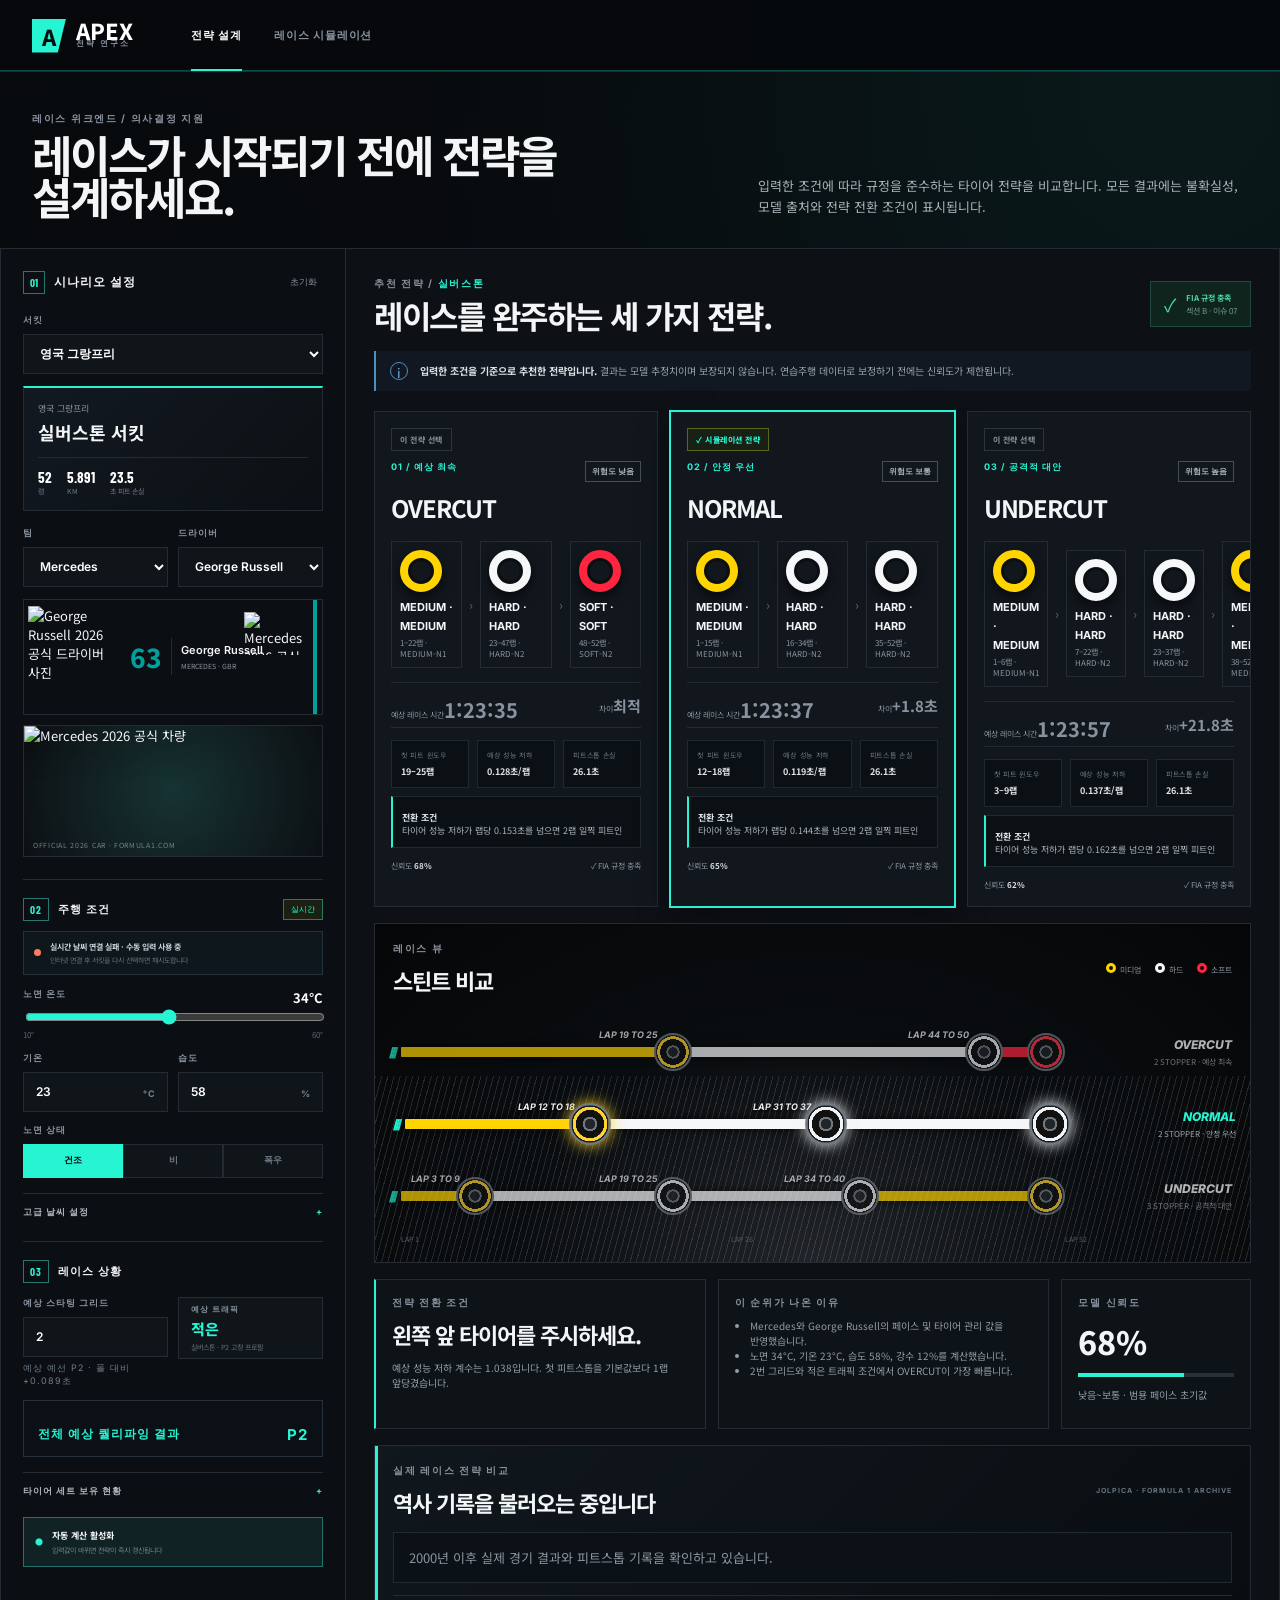
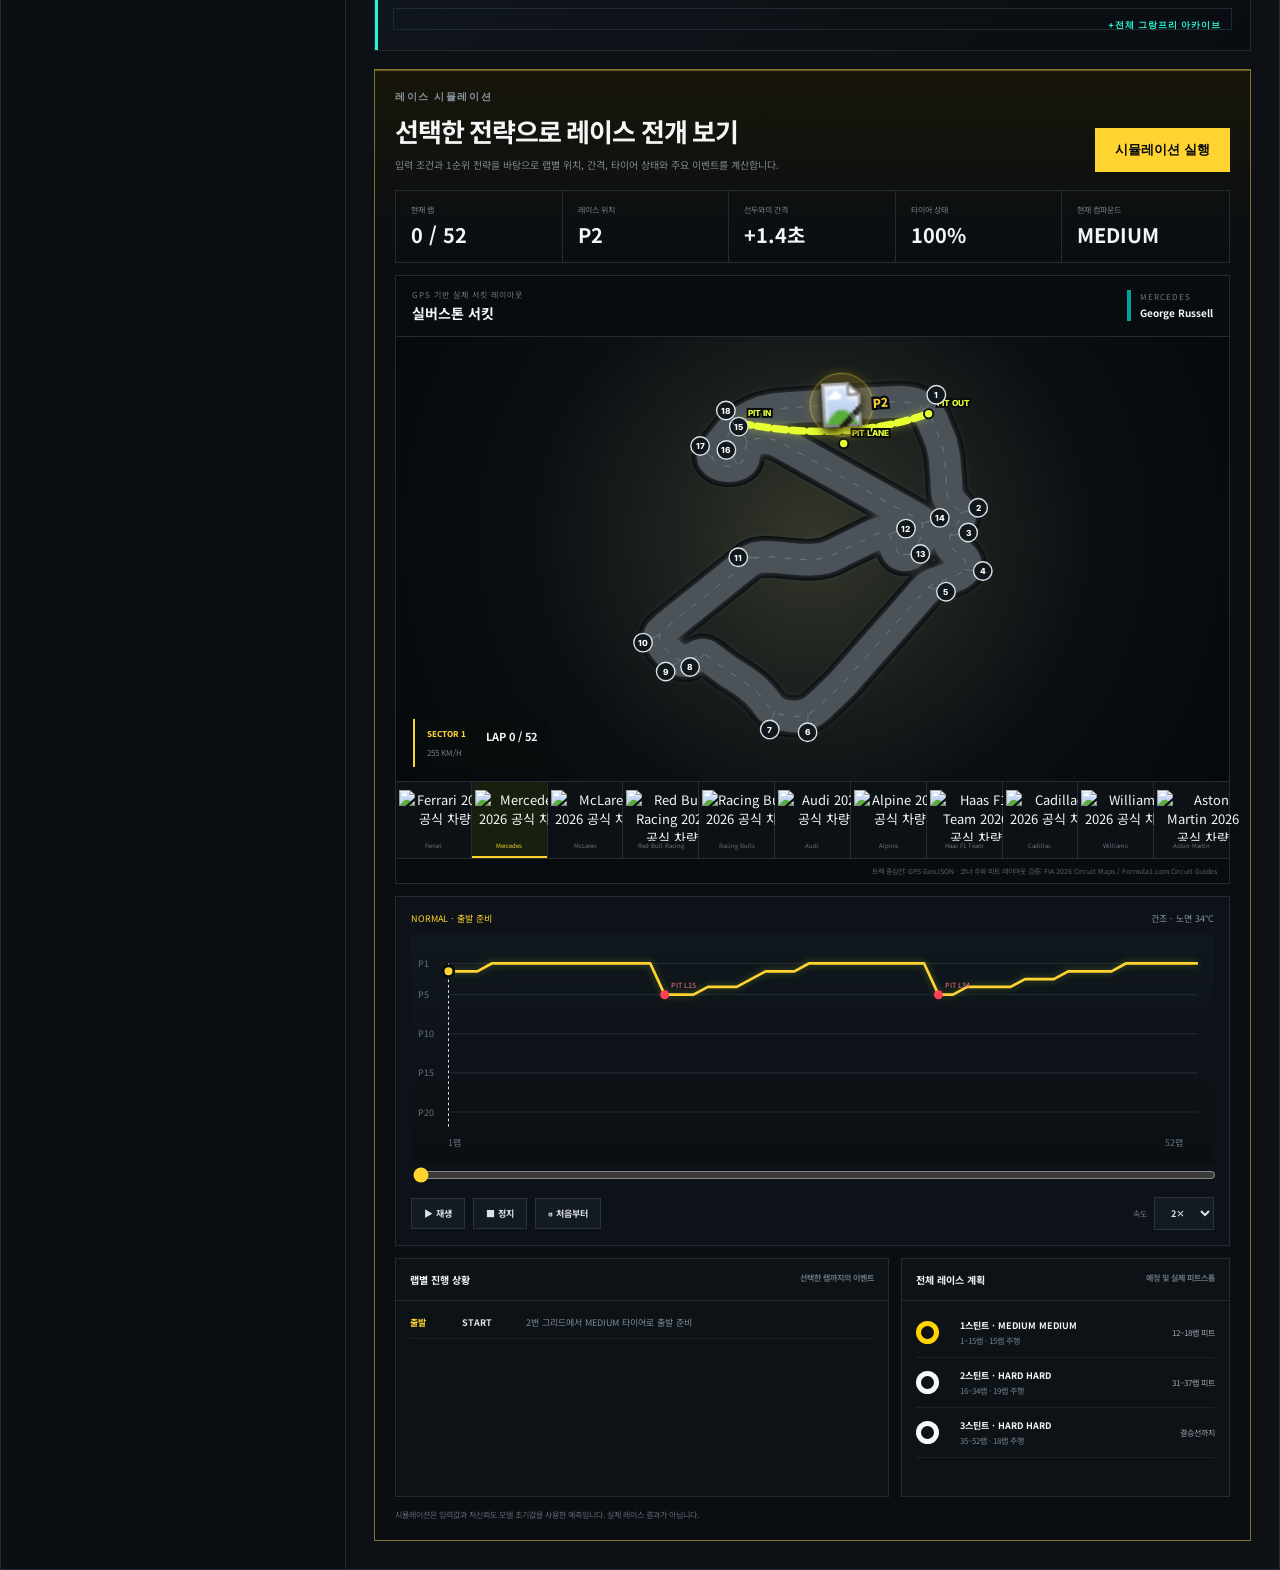
==== commit 9b075aad: "second" ====
--- a/index.html
+++ b/index.html
@@ -19,12 +19,15 @@
   <link rel="stylesheet" href="official-media.css">
   <link rel="stylesheet" href="broadcast-strategy.css">
   <link rel="stylesheet" href="polish.css">
+  <link rel="stylesheet" href="history.css">
+  <link rel="stylesheet" href="history-tables.css">
+  <link rel="stylesheet" href="real-strategy.css">
+  <link rel="stylesheet" href="tyre-colors.css">
 </head>
 <body>
   <header class="topbar">
     <a class="brand" href="#"><span class="brand-mark">A</span><span>APEX<small>전략 연구소</small></span></a>
-    <nav><a class="active" href="#builder">전략 설계</a><a href="#simulation">레이스 시뮬레이션</a><a href="#circuits">서킷</a><a href="#method">방법론</a></nav>
-    <div class="status"><span class="pulse"></span> 2026 데이터 적용 <span class="snapshot">2026. 07. 22.</span></div>
+    <nav><a class="active" href="#builder">전략 설계</a><a href="#simulation">레이스 시뮬레이션</a></nav>
   </header>
 
   <main id="builder">
@@ -50,11 +53,12 @@
         <input id="trackTemp" type="range" min="10" max="60" value="34">
         <div class="range-labels"><span>10°</span><span>60°</span></div>
         <div class="field-row"><label>기온<input id="airTemp" type="number" value="23"><span class="suffix">°C</span></label><label>습도<input id="humidity" type="number" value="58"><span class="suffix">%</span></label></div>
-        <label>노면 상태<div class="segmented" id="trackState"><button class="active" data-value="dry">건조</button><button data-value="damp">습윤</button><button data-value="wet">젖음</button></div></label>
+        <label>노면 상태<div class="segmented" id="trackState"><button class="active" data-value="dry">건조</button><button data-value="damp">비</button><button data-value="wet">폭우</button></div></label>
         <div id="spaWeather" class="spa-weather hidden"><small>스파 섹터별 노면 습도</small><div><label>S1 <input type="range" min="0" max="100" value="8"></label><label>S2 <input type="range" min="0" max="100" value="22"></label><label>S3 <input type="range" min="0" max="100" value="12"></label></div></div>
         <details><summary>고급 날씨 설정 <span>+</span></summary><div class="field-row"><label>풍속 KPH<input id="wind" type="number" value="14"></label><label>강수 확률<input id="rain" type="number" value="12"><span class="suffix">%</span></label></div></details>
         <div class="section-label"><span class="step-index">03</span> 레이스 상황</div>
-        <div class="field-row"><label>그리드 순위<input id="gridPos" type="number" min="1" max="22" value="4"></label><div class="traffic-auto"><span>예상 트래픽</span><b id="trafficAutoLabel">보통</b><small id="trafficAutoMeta">서킷·순위 기반 자동 분석</small></div></div>
+        <div class="field-row"><label>예상 스타팅 그리드<input id="gridPos" type="number" min="1" max="22" value="4"><small id="gridEstimateMeta">차량·드라이버·서킷 기반 예선 예측</small></label><div class="traffic-auto"><span>예상 트래픽</span><b id="trafficAutoLabel">보통</b><small id="trafficAutoMeta">서킷·순위 기반 자동 분석</small></div></div>
+        <details class="qualifying-forecast"><summary><span>전체 예상 퀄리파잉 결과</span><b id="selectedGridBadge">P4</b></summary><div id="qualifyingGrid" class="qualifying-grid"></div></details>
         <details><summary>타이어 세트 보유 현황 <span>+</span></summary><div id="inventory" class="inventory"></div></details>
         <div class="auto-update"><span>●</span><div><b>자동 계산 활성화</b><small>입력값이 바뀌면 전략이 즉시 갱신됩니다</small></div></div>
       </aside>
@@ -72,6 +76,11 @@
           <article><p class="eyebrow">이 순위가 나온 이유</p><ul id="rankingReasons"></ul></article>
           <article class="confidence-card"><p class="eyebrow">모델 신뢰도</p><strong id="confidenceValue">62%</strong><div class="meter"><i id="confidenceMeter"></i></div><p id="confidenceNote">낮음~보통 · 범용 페이스 초기값</p></article>
         </div>
+        <section id="historyMatch" class="history-match" aria-live="polite">
+          <div class="history-match-head"><div><p class="eyebrow">실제 레이스 전략 비교</p><h3>역사 기록을 불러오는 중입니다</h3></div><span class="history-source">JOLPICA · FORMULA 1 ARCHIVE</span></div>
+          <div id="historyMatchBody" class="history-match-body"><p>2000년 이후 실제 경기 결과와 피트스톱 기록을 확인하고 있습니다.</p></div>
+          <details class="history-archive"><summary><span id="historyArchiveTitle">전체 그랑프리 아카이브</span><b>+</b></summary><div id="historyArchiveGrid" class="history-archive-grid"></div></details>
+        </section>
         <section id="simulation" class="simulation-panel">
           <div class="simulation-header">
             <div><p class="eyebrow">레이스 시뮬레이션</p><h3>선택한 전략으로 레이스 전개 보기</h3><p>입력 조건과 1순위 전략을 바탕으로 랩별 위치, 간격, 타이어 상태와 주요 이벤트를 계산합니다.</p></div>
@@ -118,12 +127,11 @@
       </section>
     </div>
 
-    <section id="circuits" class="circuit-section"><p class="eyebrow">지원 이벤트</p><h2>세 서킷, 서로 다른 세 가지 과제.</h2><div id="circuitCards" class="circuit-grid"></div></section>
-    <section id="method" class="method-section"><div><p class="eyebrow">공개된 방법론</p><h2>불확실성을 숨기지 않습니다.</h2></div><p>타이어 성능 저하, 서킷 가혹도, 드라이버·팀 보정값, 온도와 피트 손실을 종합해 전략을 산출합니다. 트래픽은 Formula 1 공식 최근 10개 개최분의 레이스 하이라이트·결과에서 관찰한 서킷별 필드 밀집 패턴을 출발 순위에 따라 자동 적용하며 사용자가 변경할 수 없습니다.</p><div class="provenance"><span>● 공식 정보</span><span>◆ 측정 입력값</span><span>▲ 모델 추정치</span><span>■ 파생 결과</span></div></section>
   </main>
-  <footer><span>APEX 전략 연구소 / 2026 프로토타입</span><span>모델 v0.1 · 데이터 기준일 2026년 7월 22일 · Formula 1과 공식 제휴 관계가 없습니다</span></footer>
   <script src="data.js"></script>
   <script src="track-data.js"></script>
+  <script src="history-data.js"></script>
+  <script src="tyre-history.js"></script>
   <script src="app.js"></script>
 </body>
 </html>
--- a/selection.css
+++ b/selection.css
@@ -31,3 +31,14 @@
 @keyframes strategySwitch {
   35% { border-color: var(--accent); box-shadow: 0 0 25px #e8ff3222; }
 }
+.qualifying-forecast{margin-top:10px;border:1px solid #26313b;background:#0a1015}
+.qualifying-forecast summary{display:flex;align-items:center;justify-content:space-between;padding:12px 14px;cursor:pointer;color:#aeb9c4;font-size:12px;letter-spacing:.08em}
+.qualifying-forecast summary b{color:var(--accent);font-size:15px}
+.qualifying-grid{display:grid;grid-template-columns:repeat(2,minmax(0,1fr));gap:1px;background:#202a33;border-top:1px solid #26313b}
+.qualifying-row{display:grid;grid-template-columns:34px 1fr auto;align-items:center;gap:9px;padding:9px 11px;background:#0d141a;transition:background .25s ease,border-color .25s ease}
+.qualifying-row.selected{background:color-mix(in srgb,var(--accent) 13%,#0d141a);box-shadow:inset 3px 0 var(--accent)}
+.qualifying-row strong{font-family:Arial,sans-serif;font-style:italic;color:#f4f7f9}
+.qualifying-row span b{display:block;color:#e7edf1;font-size:12px}
+.qualifying-row span small,.qualifying-row>small{color:#71808c;font-size:9px}
+#gridEstimateMeta{display:block;margin-top:5px;color:#6f7d89;font-size:9px;font-weight:400}
+@media(max-width:700px){.qualifying-grid{grid-template-columns:1fr}}
--- a/history.css
+++ b/history.css
@@ -0,0 +1 @@
+.history-match{margin-top:16px;border:1px solid var(--line);background:linear-gradient(135deg,#10171d,#090d11);padding:18px;position:relative;overflow:hidden}.history-match:before{content:"";position:absolute;left:0;top:0;width:3px;height:100%;background:var(--accent)}.history-match-head{display:flex;align-items:center;justify-content:space-between}.history-source{font:700 7px Inter;letter-spacing:1px;color:#65727c}.history-match-body{display:grid;grid-template-columns:90px 1fr auto;gap:18px;align-items:center;margin-top:14px;padding:15px;border:1px solid #202a32;background:#0b1116;animation:historyFade .45s ease}.history-match-body>p{grid-column:1/-1;color:#89959e;margin:0}.history-year{font:800 34px 'Barlow Condensed';color:var(--accent)}.history-driver span,.history-pits small{font-size:8px;color:#74818b}.history-driver h4{font:800 23px 'Barlow Condensed';text-transform:uppercase;margin:3px 0}.history-driver p{margin:0;color:#8c979f;font-size:9px}.history-pits{text-align:right}.history-pits b,.history-pits em{display:block}.history-pits b{font:800 15px Inter;margin:5px 0}.history-pits em{font-style:normal;color:var(--accent);font-size:8px}.history-archive{margin-top:12px}.history-archive summary{padding:10px;border:1px solid #202a32}.history-archive summary b{float:right;color:var(--accent)}.history-archive-grid{max-height:360px;overflow:auto;margin-top:8px}.history-archive-grid article{display:grid;grid-template-columns:48px 1fr;gap:10px;padding:9px;border-bottom:1px solid #1e272e}.history-archive-grid article>b{font:800 17px 'Barlow Condensed';color:var(--accent)}.history-archive-grid strong,.history-archive-grid small{display:block}.history-archive-grid strong{font-size:9px}.history-archive-grid small{color:#74808a;font-size:8px;margin-top:3px}.history-error{color:#ff8a7b!important}@keyframes historyFade{from{opacity:.25;transform:translateY(6px)}to{opacity:1;transform:none}}@media(max-width:760px){.history-match-body{grid-template-columns:60px 1fr}.history-pits{grid-column:1/-1;text-align:left}}
--- a/history-tables.css
+++ b/history-tables.css
@@ -0,0 +1 @@
+.history-race{margin:0;padding:0;border-top:0;border-bottom:1px solid #1e272e}.history-race>summary{display:grid;grid-template-columns:48px 1fr 20px;gap:10px;align-items:center;padding:10px;border:0}.history-race>summary>b{font:800 17px 'Barlow Condensed';color:var(--accent)}.history-race>summary strong,.history-race>summary small{display:block}.history-race>summary strong{font-size:9px}.history-race>summary small{color:#74808a;font-size:8px;margin-top:3px}.history-race>summary em{font-style:normal;color:var(--accent)}.history-tables{padding:8px 10px 16px;background:#080d11}.history-tables h5{margin:12px 0 7px;font-size:9px;color:#cbd3d8}.history-tables p{color:#6f7b84;font-size:8px}.history-table-scroll{overflow:auto}.history-tables table{border-collapse:collapse;width:100%;min-width:650px;font-size:8px}.history-tables th,.history-tables td{padding:6px 7px;border:1px solid #202930;text-align:left;white-space:nowrap}.history-tables th{color:var(--accent);background:#11181d}.history-tables td{color:#929da5}
--- a/real-strategy.css
+++ b/real-strategy.css
@@ -0,0 +1 @@
+.history-full-strategy{grid-column:1/-1;border-top:1px solid #273139;padding-top:14px;margin-top:2px}.real-strategy-title{display:flex;align-items:end;justify-content:space-between;margin-bottom:10px}.real-strategy-title b{font-size:10px}.real-strategy-title small{font-size:7px;color:#68757e}.real-strategy-track{display:flex;min-height:76px;gap:3px}.real-stint{min-width:75px;padding:9px 7px;display:flex;align-items:center;gap:7px;color:#080b0d;position:relative;overflow:hidden;transition:filter .3s,transform .3s}.real-stint:hover{filter:brightness(1.12);transform:translateY(-2px);z-index:2}.real-stint.soft{background:#ff394f;color:white}.real-stint.medium{background:#ffd431}.real-stint.hard{background:#edf1f4}.real-stint.inter{background:#4dd6a8}.real-stint.wet{background:#4da6ff}.real-stint.unknown{background:#7b858d;color:white}.real-stint .tyre{width:31px;height:31px;border-width:6px;flex:0 0 auto}.real-stint span{min-width:0}.real-stint b,.real-stint small{display:block;white-space:nowrap}.real-stint b{font:800 10px Inter}.real-stint small{font:700 7px Inter;margin-top:4px;opacity:.75}@media(max-width:760px){.real-strategy-track{overflow:auto}.real-stint{width:140px!important;flex:0 0 140px}.real-strategy-title{display:block}.real-strategy-title small{display:block;margin-top:4px}}
--- a/tyre-colors.css
+++ b/tyre-colors.css
@@ -0,0 +1,6 @@
+/* Pirelli compound colours stay independent from team and simulator themes. */
+.tyre.soft{color:#ff253f!important}.tyre.medium{color:#ffd400!important}.tyre.hard{color:#f5f7f8!important}.tyre.inter{color:#38d67a!important}.tyre.wet{color:#2f8cff!important}
+.real-stint{--compound:#7b858d!important;color:#eef2f4!important;background:linear-gradient(135deg,color-mix(in srgb,var(--compound) 14%,#10161b),#080c10)!important;border-top:3px solid var(--compound)}
+.real-stint.soft{--compound:#ff253f!important}.real-stint.medium{--compound:#ffd400!important}.real-stint.hard{--compound:#f5f7f8!important}.real-stint.inter{--compound:#38d67a!important}.real-stint.wet{--compound:#2f8cff!important}
+.real-stint .tyre{color:var(--compound)!important;background:#080b0d}.real-stint b{color:var(--compound)!important}.real-stint small{color:#aeb8bf!important;opacity:1!important}
+.broadcast-segment.soft{background:#ff253f!important}.broadcast-segment.medium{background:#ffd400!important}.broadcast-segment.hard{background:#f5f7f8!important}.broadcast-segment.inter{background:#38d67a!important}.broadcast-segment.wet{background:#2f8cff!important}
